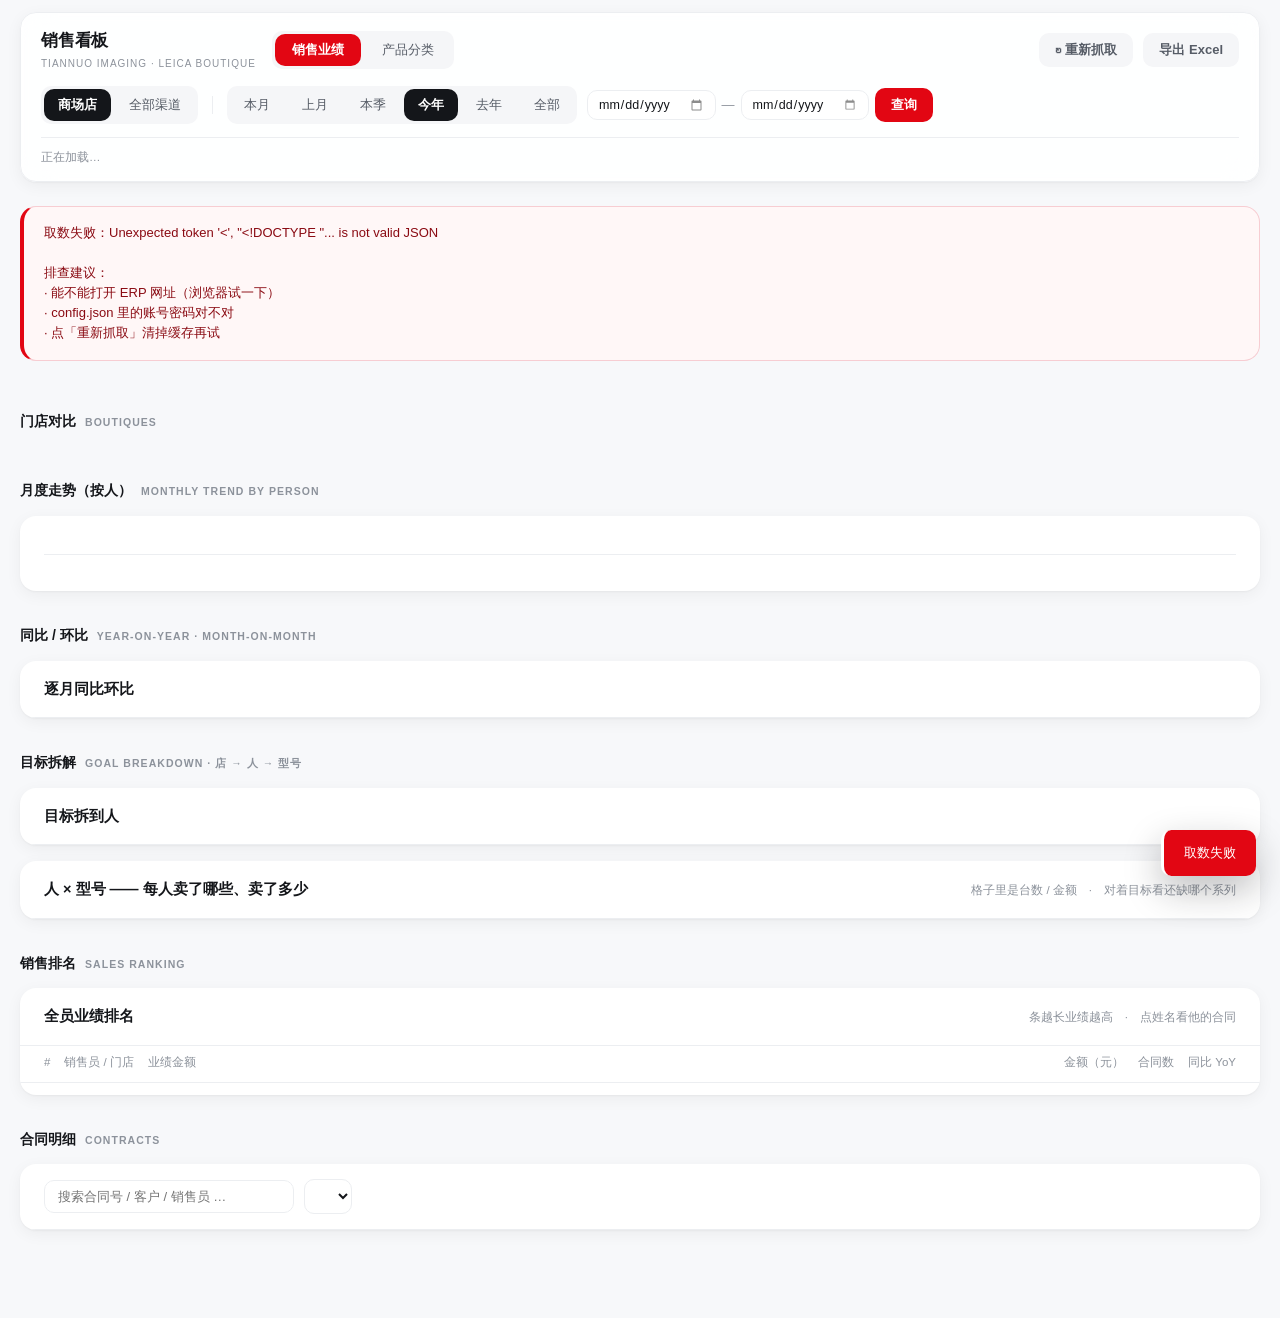
==== web/index.html @ 1be54da9 "feat: 加定时刷新所需的代码与工作流" ====
<!DOCTYPE html>
<html lang="zh-CN">
<head>
<meta charset="UTF-8">
<meta name="viewport" content="width=device-width, initial-scale=1">
<title>商场店销售看板</title>
<link rel="stylesheet" href="style.css">
</head>
<body>

<header class="topbar">
  <div class="topbar-row">
    <div class="brand" id="brand">销售看板<small id="brandSub">Tiannuo Imaging · Leica Boutique</small></div>

    <div class="chips" id="viewChips">
      <button class="chip active" data-view="sales">销售业绩</button>
      <button class="chip" data-view="product">产品分类</button>
    </div>

    <div class="spacer"></div>
    <button class="btn btn-light" id="btnRefresh" title="清缓存重新抓取">↻ 重新抓取</button>
    <button class="btn btn-light" id="btnReport">导出 Excel</button>
  </div>

  <div class="topbar-row" style="margin-top:14px">
    <div class="chips" id="scopeChips">
      <button class="chip active" data-scope="商场店">商场店</button>
      <button class="chip" data-scope="全部">全部渠道</button>
    </div>
    <span class="sep"></span>
    <div class="chips" id="rangeChips">
      <button class="chip" data-preset="本月">本月</button>
      <button class="chip" data-preset="上月">上月</button>
      <button class="chip" data-preset="本季">本季</button>
      <button class="chip active" data-preset="今年">今年</button>
      <button class="chip" data-preset="去年">去年</button>
      <button class="chip" data-preset="全部">全部</button>
    </div>
    <div class="dates">
      <input type="date" id="dFrom"><span>—</span><input type="date" id="dTo">
      <button class="btn btn-solid" id="btnQuery">查询</button>
    </div>
  </div>

  <div class="meta" id="metaLine">正在加载…</div>
</header>

<div class="wrap">
  <div id="errorBox"></div>

  <!-- ==================== 销售业绩 ==================== -->
  <div id="viewSales">
    <div class="kpis" id="kpis"></div>

    <div class="section-title" id="secStores">
      <span class="zh">门店对比</span><span class="en">Boutiques</span>
    </div>
    <div class="stores" id="stores"></div>

    <div class="section-title" id="secTrend">
      <span class="zh">月度走势（按人）</span><span class="en">Monthly Trend by Person</span>
    </div>
    <div class="chartcard">
      <div id="trendWrap"></div>
      <div class="legend" id="trendLegend"></div>
    </div>

    <div class="section-title" id="secCompare">
      <span class="zh">同比 / 环比</span><span class="en">Year-on-Year · Month-on-Month</span>
    </div>
    <div class="tablecard">
      <div class="card-head">
        <h3>逐月同比环比</h3>
        <span class="hint" id="cmpHint"></span>
      </div>
      <div class="scroll"><table id="cmpTable"></table></div>
    </div>

    <div class="section-title" id="secGoal">
      <span class="zh">目标拆解</span><span class="en">Goal Breakdown · 店 → 人 → 型号</span>
    </div>
    <div class="tablecard">
      <div class="card-head">
        <h3>目标拆到人</h3>
        <span class="hint" id="goalHint"></span>
        <span class="hint" style="margin-left:auto" id="goalMode"></span>
      </div>
      <div class="scroll"><table id="goalTable"></table></div>
    </div>
    <div class="tablecard">
      <div class="card-head">
        <h3>人 × 型号 —— 每人卖了哪些、卖了多少</h3>
        <span class="hint" id="pmHint"></span>
        <span class="hint" style="margin-left:auto">格子里是台数 / 金额　·　对着目标看还缺哪个系列</span>
      </div>
      <div class="scroll"><table id="personModelTable"></table></div>
    </div>

    <div class="section-title" id="secEveryone">
      <span class="zh">销售排名</span><span class="en">Sales Ranking</span>
    </div>
    <div class="tablecard">
      <div class="card-head">
        <h3>全员业绩排名</h3>
        <span class="hint" id="everyoneHint"></span>
        <span class="hint" style="margin-left:auto">条越长业绩越高　·　点姓名看他的合同</span>
      </div>
      <div class="rankhead">
        <div class="rk">#</div>
        <div class="who">销售员 / 门店</div>
        <div style="flex:1">业绩金额</div>
        <div class="amt">金额（元）</div>
        <div class="cnt">合同数</div>
        <div class="yoy">同比 YoY</div>
      </div>
      <div class="ranklist" id="rankList"></div>
    </div>

    <div class="section-title" id="secDetail">
      <span class="zh">合同明细</span><span class="en">Contracts</span>
    </div>
    <div class="tablecard">
      <div class="toolbar">
        <input type="search" id="q" placeholder="搜索合同号 / 客户 / 销售员 …">
        <select id="filterStore"></select>
        <span class="hint" id="detailCount" style="color:var(--gray);font-size:11.5px"></span>
      </div>
      <div class="scroll"><table id="detailTable"></table></div>
    </div>
  </div><!-- /viewSales -->

  <!-- ==================== 产品分类 ==================== -->
  <div id="viewProducts" class="hidden">
    <div class="kpis" id="pkpis"></div>

    <div class="section-title" id="secCat">
      <span class="zh">品类构成</span><span class="en">Category Mix</span>
    </div>
    <div class="tablecard">
      <div class="card-head"><h3>卖了什么</h3><span class="hint" id="catHint"></span></div>
      <div style="padding:10px 20px 20px" id="catList"></div>
    </div>

    <div class="section-title" id="secCamSeries">
      <span class="zh">徕卡相机分类</span><span class="en">Camera Series</span>
    </div>
    <div class="stores" id="camSeries"></div>

    <div class="section-title" id="secModel">
      <span class="zh">相机型号排行</span><span class="en">Model Ranking</span>
    </div>
    <div class="tablecard">
      <div class="card-head"><h3>各型号销量</h3><span class="hint" id="modelHint"></span></div>
      <div class="scroll"><table id="modelTable"></table></div>
    </div>

    <div class="section-title" id="secStoreCam">
      <span class="zh">各门店卖的相机</span><span class="en">Cameras by Boutique</span>
    </div>
    <div class="tablecard">
      <div class="card-head"><h3>门店 × 相机</h3><span class="hint">点门店名可筛选下方明细</span></div>
      <div class="scroll"><table id="storeCamTable"></table></div>
    </div>

    <div class="section-title" id="secPDetail">
      <span class="zh">产品销售明细</span><span class="en">Product Detail</span>
    </div>
    <div class="tablecard">
      <div class="toolbar">
        <input type="search" id="pq" placeholder="搜索产品名 / 型号 / 销售员 …">
        <select id="pfilterCat"></select>
        <select id="pfilterStore"></select>
        <span class="hint" id="pdetailCount" style="color:var(--gray);font-size:11.5px"></span>
      </div>
      <div class="scroll"><table id="pdetailTable"></table></div>
    </div>
  </div><!-- /viewProducts -->
</div>

<div class="overlay hidden" id="overlay">
  <div class="spinner"></div>
  <div class="msg" id="overlayMsg">Loading…</div>
</div>

<div class="toast" id="toast"></div>

<script src="app.js"></script>
</body>
</html>
---- web/style.css ----
/* ==========================================================================
   天诺影像 · 销售看板
   卡片式设计 ｜ 克制配色：墨黑 / 白 / 徕卡红 #E20613
   ========================================================================== */

*, *::before, *::after { box-sizing: border-box; }
.hidden { display: none !important; }

:root {
  --red: #E20613;
  --ink: #14161A;
  --ink-2: #565C66;
  --muted: #8C929B;
  --line: #ECEEF1;
  --line-2: #F5F6F8;
  --bg: #F7F8FA;
  --card: #FFFFFF;
  --up: #0E7A45;
  --down: #D90429;
  --r: 16px;
  --r-sm: 10px;
  --shadow: 0 1px 2px rgba(20, 22, 26, .04), 0 4px 16px rgba(20, 22, 26, .05);
  --shadow-lift: 0 2px 4px rgba(20, 22, 26, .05), 0 12px 28px rgba(20, 22, 26, .09);
}

html, body { margin: 0; padding: 0; }

body {
  background: var(--bg);
  color: var(--ink);
  font-family: -apple-system, BlinkMacSystemFont, "Segoe UI", "PingFang SC",
               "Hiragino Sans GB", "Microsoft YaHei", "Helvetica Neue", Arial, sans-serif;
  font-size: 14px;
  line-height: 1.55;
  -webkit-font-smoothing: antialiased;
  text-rendering: optimizeLegibility;
  font-variant-numeric: tabular-nums;
}

/* ---------------- 顶栏：浅色悬浮玻璃卡 ---------------- */
.topbar {
  position: sticky; top: 12px; z-index: 50;
  margin: 12px 20px 0;
  background: rgba(255, 255, 255, .88);
  backdrop-filter: blur(16px) saturate(180%);
  -webkit-backdrop-filter: blur(16px) saturate(180%);
  border: 1px solid var(--line);
  border-radius: var(--r);
  box-shadow: var(--shadow);
  padding: 15px 20px 14px;
}
.topbar-row { display: flex; align-items: center; gap: 10px; flex-wrap: wrap; }
.topbar-row + .topbar-row { margin-top: 12px; }

.brand { font-size: 17px; font-weight: 700; letter-spacing: -.01em; margin-right: 6px; }
.brand small {
  display: block; font-weight: 500; font-size: 10px; letter-spacing: .1em;
  text-transform: uppercase; color: var(--muted); margin-top: 2px;
}
.spacer { flex: 1; }
.sep { width: 1px; height: 18px; background: var(--line); margin: 0 4px; }

/* 分段控件 */
.chips { display: flex; gap: 4px; flex-wrap: wrap; align-items: center; }
.chip {
  border: 1px solid transparent; background: transparent; color: var(--ink-2);
  border-radius: var(--r-sm); padding: 6px 13px;
  cursor: pointer; font-size: 13px; font-family: inherit; font-weight: 500;
  transition: background .16s, color .16s;
}
.chip:hover { background: var(--line-2); color: var(--ink); }
.chip.active { background: var(--ink); color: #fff; font-weight: 600; }
.chip.off, .btn.off, .dates input.off { opacity: .35; cursor: not-allowed !important; }
.chip.off:hover { background: transparent; color: var(--ink-2); }

#scopeChips { background: var(--line-2); border-radius: var(--r-sm); padding: 3px; }
#rangeChips { background: var(--line-2); border-radius: var(--r-sm); padding: 3px; }
#viewChips  { background: var(--line-2); border-radius: var(--r-sm); padding: 3px; }
#viewChips .chip { padding: 6px 16px; }
#viewChips .chip.active { background: var(--red); color: #fff; }

.dates { display: flex; align-items: center; gap: 6px; color: var(--muted); font-size: 13px; }
.dates input[type=date] {
  border: 1px solid var(--line); background: #fff; color: var(--ink);
  border-radius: var(--r-sm); padding: 6px 10px; font-size: 12.5px; font-family: inherit;
  transition: border-color .16s, box-shadow .16s;
}
.dates input[type=date]:focus {
  outline: none; border-color: var(--ink); box-shadow: 0 0 0 3px rgba(20,22,26,.06);
}
.dates input[type=date]::-webkit-calendar-picker-indicator { opacity: .45; cursor: pointer; }

.btn {
  border: 1px solid transparent; border-radius: var(--r-sm); padding: 7px 15px;
  cursor: pointer; font-size: 13px; font-family: inherit; font-weight: 600;
  transition: all .16s;
}
.btn-light { background: var(--line-2); color: var(--ink-2); }
.btn-light:hover { background: #E9EBEF; color: var(--ink); }
.btn-solid { background: var(--red); color: #fff; }
.btn-solid:hover { background: #C10511; }
.btn:disabled { opacity: .4; cursor: not-allowed; }

.meta {
  font-size: 11.5px; color: var(--muted);
  padding-top: 11px; margin-top: 13px; border-top: 1px solid var(--line);
}

/* ---------------- 布局 ---------------- */
.wrap { max-width: 1440px; margin: 0 auto; padding: 24px 20px 72px; }

.section-title {
  font-size: 14px; font-weight: 700; color: var(--ink);
  margin: 34px 0 14px; display: flex; align-items: baseline; gap: 9px;
  scroll-margin-top: 200px;
}
.section-title .en {
  font-size: 10.5px; font-weight: 600; color: var(--muted);
  letter-spacing: .1em; text-transform: uppercase;
}

/* ---------------- KPI 卡 ---------------- */
.kpis { display: grid; grid-template-columns: repeat(auto-fit, minmax(220px, 1fr)); gap: 16px; }
.kpi {
  background: var(--card); border-radius: var(--r); padding: 22px 24px;
  box-shadow: var(--shadow); position: relative; overflow: hidden;
  transition: box-shadow .2s, transform .2s;
}
.kpi:hover { box-shadow: var(--shadow-lift); transform: translateY(-2px); }
.kpi.hero::before {
  content: ""; position: absolute; left: 0; top: 0; bottom: 0; width: 3px;
  background: var(--red);
}
.kpi .lbl { font-size: 12.5px; color: var(--muted); font-weight: 500; }
.kpi .val {
  font-size: 32px; font-weight: 700; letter-spacing: -.03em;
  line-height: 1.15; margin-top: 10px;
}
.kpi .val .unit { font-size: 14px; font-weight: 500; color: var(--muted); margin-left: 4px; letter-spacing: 0; }
.kpi .sub { font-size: 11.5px; color: var(--muted); margin-top: 8px; }

.deltas { display: flex; gap: 18px; margin-top: 14px; flex-wrap: wrap; }
.delta { display: flex; align-items: baseline; gap: 6px; font-size: 12px; }
.delta .k { font-size: 11px; color: var(--muted); }
.delta .v { font-weight: 700; font-size: 13.5px; letter-spacing: -.01em; }
.delta .base { color: var(--muted); font-size: 11px; }
.delta.up .v { color: var(--up); }
.delta.down .v { color: var(--down); }
.delta.flat .v { color: var(--muted); }
.delta .arrow { font-size: 9px; }

/* ---------------- 门店卡 ---------------- */
.stores { display: grid; grid-template-columns: repeat(auto-fit, minmax(330px, 1fr)); gap: 16px; }
.store {
  background: var(--card); border-radius: var(--r); padding: 22px 24px;
  box-shadow: var(--shadow); transition: box-shadow .2s, transform .2s;
}
.store:hover { box-shadow: var(--shadow-lift); transform: translateY(-2px); }
.store-head { display: flex; align-items: flex-start; gap: 18px; }

.donut { width: 62px; height: 62px; flex: 0 0 62px; position: relative; }
.donut svg { transform: rotate(-90deg); }
.donut .pct {
  position: absolute; inset: 0; display: flex; align-items: center; justify-content: center;
  font-size: 13px; font-weight: 700; letter-spacing: -.02em;
}

.store-name { font-size: 16px; font-weight: 700; letter-spacing: -.01em; }
.store-tag {
  display: inline-block; font-size: 10px; padding: 2px 8px; border-radius: 6px;
  background: var(--line-2); color: var(--ink-2); font-weight: 600;
  margin-left: 7px; vertical-align: 2px; white-space: nowrap;
}
.store-tag.other { background: #FDECEE; color: var(--red); }
.store-champ { font-size: 12.5px; color: var(--muted); margin-top: 6px; }
.store-champ b { color: var(--ink); font-weight: 700; }

.store-nums {
  display: grid; grid-template-columns: repeat(4, 1fr); gap: 6px;
  margin-top: 18px; padding-top: 16px; border-top: 1px solid var(--line);
}
.store-num .n { font-size: 18px; font-weight: 700; letter-spacing: -.02em; }
.store-num .t { font-size: 11px; color: var(--muted); margin-top: 3px; }

/* 门店卡里的迷你趋势线 */
.store-spark {
  display: flex; align-items: center; gap: 12px;
  margin-top: 14px; padding-top: 12px; border-top: 1px solid var(--line);
}
.store-spark svg { display: block; flex: 0 0 auto; }
.store-spark span {
  font-size: 11px; color: var(--muted); letter-spacing: .04em;
}

/* ---------------- 卡片容器 ---------------- */
.tablecard, .chartcard {
  background: var(--card); border-radius: var(--r);
  box-shadow: var(--shadow); overflow: hidden; margin-bottom: 16px;
}
.chartcard { padding: 22px 24px; }
.card-head {
  padding: 17px 24px; border-bottom: 1px solid var(--line);
  display: flex; align-items: baseline; gap: 12px; flex-wrap: wrap;
}
.card-head h3 { margin: 0; font-size: 14.5px; font-weight: 700; }
.card-head .hint { font-size: 11.5px; color: var(--muted); }

/* ---------------- 表格 ---------------- */
table { width: 100%; border-collapse: collapse; }
th, td { padding: 11px 16px; text-align: left; font-size: 13px; }
thead th {
  background: var(--line-2); color: var(--muted); font-weight: 600; font-size: 11.5px;
  border-bottom: 1px solid var(--line); white-space: nowrap;
  position: sticky; top: 0; z-index: 2;
}
tbody tr { border-bottom: 1px solid var(--line-2); }
tbody tr:last-child { border-bottom: none; }
tbody tr:hover { background: #FAFBFC; }
td.num, th.num { text-align: right; }
td.mid, th.mid { text-align: center; }

.rank { display: inline-block; min-width: 22px; font-size: 13px; font-weight: 700; color: var(--muted); }
.rank.r1 { color: var(--red); font-size: 16px; }
.rank.r2, .rank.r3 { color: var(--ink); }

.bar { width: 100%; height: 6px; border-radius: 3px; background: var(--line-2); overflow: hidden; }
.bar > i { display: block; height: 100%; border-radius: 3px; background: var(--ink); }

.person-link {
  color: var(--ink); cursor: pointer; font-weight: 700; text-decoration: none;
  border-bottom: 1px solid transparent; transition: color .16s, border-color .16s;
}
.person-link:hover { color: var(--red); border-bottom-color: var(--red); }

/* ---------------- 排行榜（横向条形） ---------------- */
.ranklist { padding: 4px 0 8px; }
.rankhead {
  display: flex; align-items: center; gap: 14px;
  padding: 8px 24px 10px; font-size: 11.5px; color: var(--muted);
  border-bottom: 1px solid var(--line);
}
.rankrow {
  display: flex; align-items: center; gap: 14px;
  padding: 10px 24px; border-bottom: 1px solid var(--line-2);
  transition: background .14s;
}
.rankrow:last-child { border-bottom: none; }
.rankrow:hover { background: #FAFBFC; }

.rankrow .rk {
  width: 26px; flex: 0 0 26px; text-align: center;
  font-weight: 700; font-size: 14px; color: var(--muted);
}
.rankrow.top1 .rk { color: var(--red); font-size: 19px; }
.rankrow.top2 .rk, .rankrow.top3 .rk { color: var(--ink); }

.rankrow .who { width: 150px; flex: 0 0 150px; min-width: 0; }
.rankrow .who b {
  display: block; font-size: 14px; font-weight: 700;
  white-space: nowrap; overflow: hidden; text-overflow: ellipsis;
  cursor: pointer;
}
.rankrow .who b:hover { color: var(--red); }
.rankrow .who span { font-size: 11.5px; color: var(--muted); }

.rankrow .track {
  flex: 1; height: 24px; background: var(--line-2);
  border-radius: 6px; overflow: hidden; min-width: 60px;
}
.rankrow .track > i {
  display: block; height: 100%; border-radius: 6px;
  background: linear-gradient(90deg, #4A515A, #14161A);
}
.rankrow.top1 .track > i { background: linear-gradient(90deg, #FF5A64, #E20613); }

.rankrow .amt { width: 126px; flex: 0 0 126px; text-align: right; font-weight: 700; font-size: 14.5px; letter-spacing: -.01em; }
.rankrow .cnt { width: 68px; flex: 0 0 68px; text-align: right; font-size: 12.5px; color: var(--muted); }
.rankrow .yoy { width: 98px; flex: 0 0 98px; text-align: right; font-weight: 700; font-size: 12.5px; }

/* 环比 / 同比 单元格里的双向迷你条 */
.dv { display: flex; align-items: center; gap: 9px; justify-content: flex-end; }
.dv .axis {
  position: relative; width: 76px; height: 8px; flex: 0 0 76px;
  background: var(--line-2); border-radius: 4px; overflow: hidden;
}
.dv .axis::after { content: ""; position: absolute; left: 50%; top: 0; bottom: 0; width: 1px; background: #D5D9DE; }
.dv .axis > i { position: absolute; top: 0; bottom: 0; border-radius: 3px; }
.dv .axis > i.pos { background: var(--up); left: 50%; }
.dv .axis > i.neg { background: var(--down); right: 50%; }
.dv .txt { min-width: 54px; text-align: right; font-weight: 700; font-size: 12.5px; }

@media (max-width: 900px) {
  .rankrow .who { width: 92px; flex: 0 0 92px; }
  .rankrow .cnt, .rankhead .cnt { display: none; }
}

/* 门店卡里的达标进度 */
.task { margin-top: 14px; padding-top: 12px; border-top: 1px solid var(--line); }
.task-head {
  display: flex; align-items: baseline; justify-content: space-between;
  font-size: 11.5px; color: var(--muted); margin-bottom: 7px;
}
.task-head b { color: var(--ink); font-weight: 700; font-size: 12.5px; }
.task-pct { font-weight: 700; font-size: 13.5px; letter-spacing: -.01em; }
.task-pct.ok { color: var(--up); }
.task-pct.mid { color: #C77700; }
.task-pct.low { color: var(--down); }

.task-bar {
  position: relative; height: 9px; border-radius: 5px;
  background: var(--line-2); overflow: visible;
}
.task-bar > i {
  display: block; height: 100%; border-radius: 5px;
  transition: width .45s cubic-bezier(.22,.8,.3,1);
}
.task-bar > i.ok { background: linear-gradient(90deg, #17A05A, #0E7A45); }
.task-bar > i.mid { background: linear-gradient(90deg, #F0A93B, #C77700); }
.task-bar > i.low { background: linear-gradient(90deg, #FF5A64, #E20613); }
/* 最低任务刻度线 */
.task-min {
  position: absolute; top: -3px; bottom: -3px; width: 2px;
  background: var(--ink); border-radius: 1px;
}
.task-foot {
  display: flex; align-items: baseline; justify-content: space-between;
  font-size: 11px; color: var(--muted); margin-top: 6px;
}
.task-foot .flag { font-weight: 700; }
.task-foot .flag.ok { color: var(--up); }
.task-foot .flag.no { color: var(--down); }

/* ---------------- 静态模式提示条 ---------------- */
.static-bar {
  background: #FFF8E6; border: 1px solid #F3E0B0; border-left: 4px solid #C77700;
  border-radius: var(--r); padding: 13px 20px; margin-bottom: 16px;
  font-size: 13px; color: #7A5200; line-height: 1.7;
}
.static-bar b { color: #5C3D00; }
.static-bar .static-note { display: block; font-size: 12px; color: #96743A; margin-top: 4px; }

/* 目标拆解里的「要卖」小标签 */
/* 「要卖」列现在会列出全部 ≥0.5 台的型号，所以要能换行；
   nowrap 会让它把表格撑爆。用 inline-block 的 mu 自然折行。 */
td.units {
  font-size: 12px; color: var(--ink-2);
  white-space: normal; min-width: 300px; max-width: 460px; line-height: 1.9;
}
.mu {
  display: inline-block; background: var(--line-2); border-radius: 5px;
  padding: 2px 7px; margin: 0 5px 3px 0; font-size: 11.5px; color: var(--gray-2);
  white-space: nowrap;
}
.mu b { color: var(--ink); font-weight: 700; }
/* 强制指标（每人必须卖的型号）—— 用品牌红描边区分 */
.mu-forced {
  background: #FFF1F2; border: 1px solid #F5C2C7;
}
.mu-forced b { color: var(--leica-red, #E20613); }

/* 人 × 相机型号 表格 */
.pm-cell { line-height: 1.25; }
.pm-cell b { font-size: 13.5px; }
.pm-cell span { display: block; font-size: 10.5px; color: var(--muted); }
.pm-zero { color: #C9CED5; }
#personModelTable th, #personModelTable td { padding: 9px 11px; }

/* 型号矩阵列多，窄列（姓名/门店）会被压成竖排汉字，必须禁止换行并给最小宽度 */
#personModelGoalTable { table-layout: auto; }
#personModelGoalTable th, #personModelGoalTable td {
  white-space: nowrap; padding: 8px 10px;
}
#personModelGoalTable td:nth-child(1) { min-width: 70px; }
#personModelGoalTable td:nth-child(2) { min-width: 92px; }

/* ---------------- 图表 ---------------- */
.legend {
  display: flex; gap: 22px; flex-wrap: wrap; align-items: center;
  font-size: 12px; color: var(--ink-2); margin-top: 16px;
  padding-top: 14px; border-top: 1px solid var(--line);
}
.legend i { display: inline-block; width: 11px; height: 11px; border-radius: 3px; margin-right: 7px; vertical-align: -1px; }
.legend i.dash {
  background: none; height: 0; width: 18px; border-radius: 0;
  border-top: 2px dashed #A9AFB8; vertical-align: 3px;
}
svg.chart { width: 100%; display: block; }
.bar-rect { transition: opacity .15s; cursor: pointer; }
.bar-rect:hover { opacity: .72; }

/* ---------------- 明细工具条 ---------------- */
.toolbar {
  display: flex; gap: 10px; align-items: center; flex-wrap: wrap;
  padding: 15px 24px; border-bottom: 1px solid var(--line);
}
.toolbar input[type=search], .toolbar select {
  border: 1px solid var(--line); border-radius: var(--r-sm); padding: 8px 13px;
  font-size: 13px; font-family: inherit; color: var(--ink); background: #fff;
  transition: border-color .16s, box-shadow .16s;
}
.toolbar input[type=search] { min-width: 250px; }
.toolbar input[type=search]:focus, .toolbar select:focus {
  outline: none; border-color: var(--ink); box-shadow: 0 0 0 3px rgba(20,22,26,.06);
}
.scroll { max-height: 480px; overflow: auto; }

/* ---------------- 状态 ---------------- */
.overlay {
  position: fixed; inset: 0; background: rgba(247, 248, 250, .85);
  backdrop-filter: blur(3px);
  display: flex; align-items: center; justify-content: center;
  z-index: 100; flex-direction: column; gap: 16px;
}
.overlay.hidden { display: none; }
.spinner {
  width: 36px; height: 36px; border-radius: 50%;
  border: 3px solid var(--line); border-top-color: var(--red);
  animation: spin .7s linear infinite;
}
@keyframes spin { to { transform: rotate(360deg); } }
.overlay .msg { color: var(--ink-2); font-weight: 600; font-size: 13px; }

.error {
  background: #FFF7F7; border: 1px solid #F7CDD2; border-left: 4px solid var(--red);
  border-radius: var(--r); color: #8A0A12;
  padding: 16px 20px; margin-bottom: 16px; white-space: pre-wrap; font-size: 13px;
}

.empty { padding: 44px; text-align: center; color: var(--muted); font-size: 13px; }

.toast {
  position: fixed; right: 24px; bottom: 24px; z-index: 200;
  background: var(--ink); color: #fff; padding: 13px 20px;
  font-size: 13px; border-radius: var(--r-sm); border-left: 3px solid var(--red);
  box-shadow: 0 14px 36px rgba(20,22,26,.28);
  opacity: 0; transform: translateY(10px); transition: all .24s; pointer-events: none;
  max-width: 460px;
}
.toast.show { opacity: 1; transform: translateY(0); }
.toast.err { background: var(--red); border-left-color: #fff; }

/* ---------------- 同比环比 ---------------- */
.cmp-up { color: var(--up); font-weight: 700; }
.cmp-down { color: var(--down); font-weight: 700; }
.cmp-flat { color: var(--muted); }
.cmp-na { color: #C9CED5; }
tr.row-first td { border-top: 1px solid #DFE2E7; font-weight: 700; }

@media (max-width: 820px) {
  .topbar { margin: 8px 10px 0; padding: 13px 14px; }
  .wrap { padding: 18px 10px 50px; }
  .brand { font-size: 15px; }
  .kpi { padding: 18px; }
  .kpi .val { font-size: 25px; }
  .kpis { grid-template-columns: repeat(auto-fit, minmax(150px, 1fr)); gap: 12px; }
  .store-nums { grid-template-columns: repeat(2, 1fr); }
}
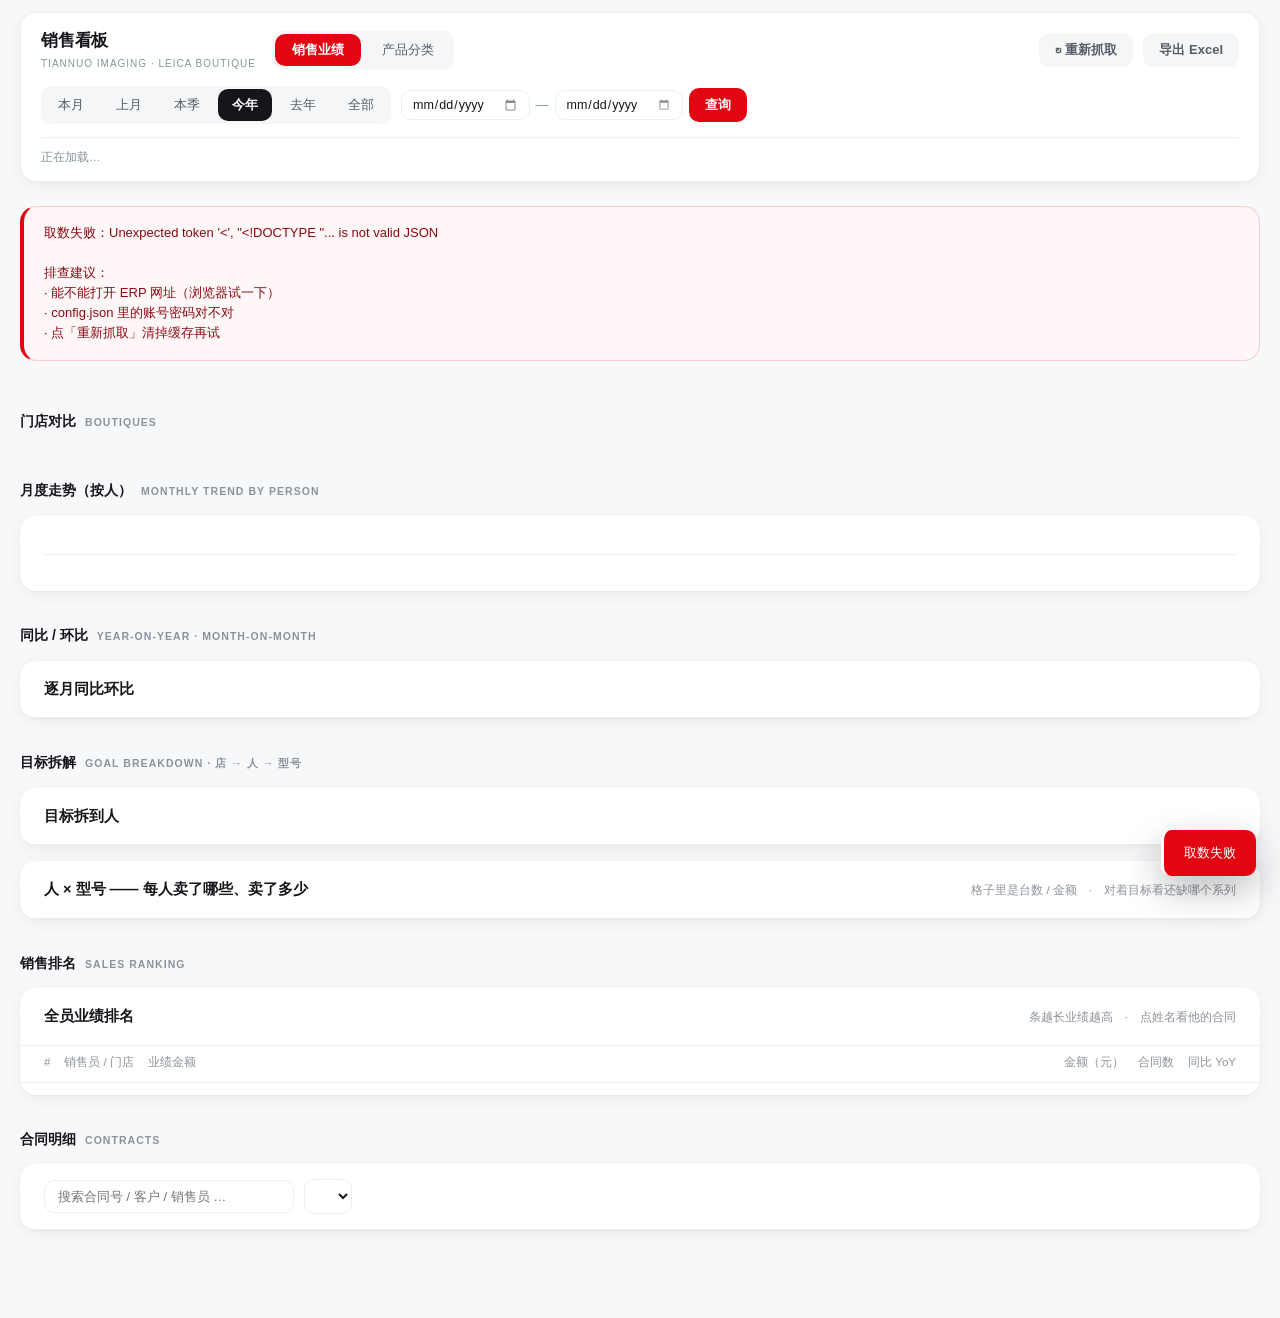
==== commit 54eb25e2: "feat: 去掉「商场店/全部渠道」切换（三个店全是商场店）" ====
--- a/web/index.html
+++ b/web/index.html
@@ -23,11 +23,7 @@
   </div>
 
   <div class="topbar-row" style="margin-top:14px">
-    <div class="chips" id="scopeChips">
-      <button class="chip active" data-scope="商场店">商场店</button>
-      <button class="chip" data-scope="全部">全部渠道</button>
-    </div>
-    <span class="sep"></span>
+    <!-- 「商场店 / 全部渠道」切换已去掉：三个店全是商场店，没有第二选项 -->
     <div class="chips" id="rangeChips">
       <button class="chip" data-preset="本月">本月</button>
       <button class="chip" data-preset="上月">上月</button>
--- a/web/style.css
+++ b/web/style.css
@@ -1,4 +1,4 @@
-/* ==========================================================================
+﻿/* ==========================================================================
    天诺影像 · 销售看板
    卡片式设计 ｜ 克制配色：墨黑 / 白 / 徕卡红 #E20613
    ========================================================================== */
@@ -455,3 +455,8 @@
   .kpis { grid-template-columns: repeat(auto-fit, minmax(150px, 1fr)); gap: 12px; }
   .store-nums { grid-template-columns: repeat(2, 1fr); }
 }
+
+/* 静态页：数据"多旧"的标记 */
+.static-age { font-weight: 700; color: var(--gray-2); margin-left: 4px; }
+.static-age.warm { color: #C77700; }
+.static-age.old { color: var(--down); }
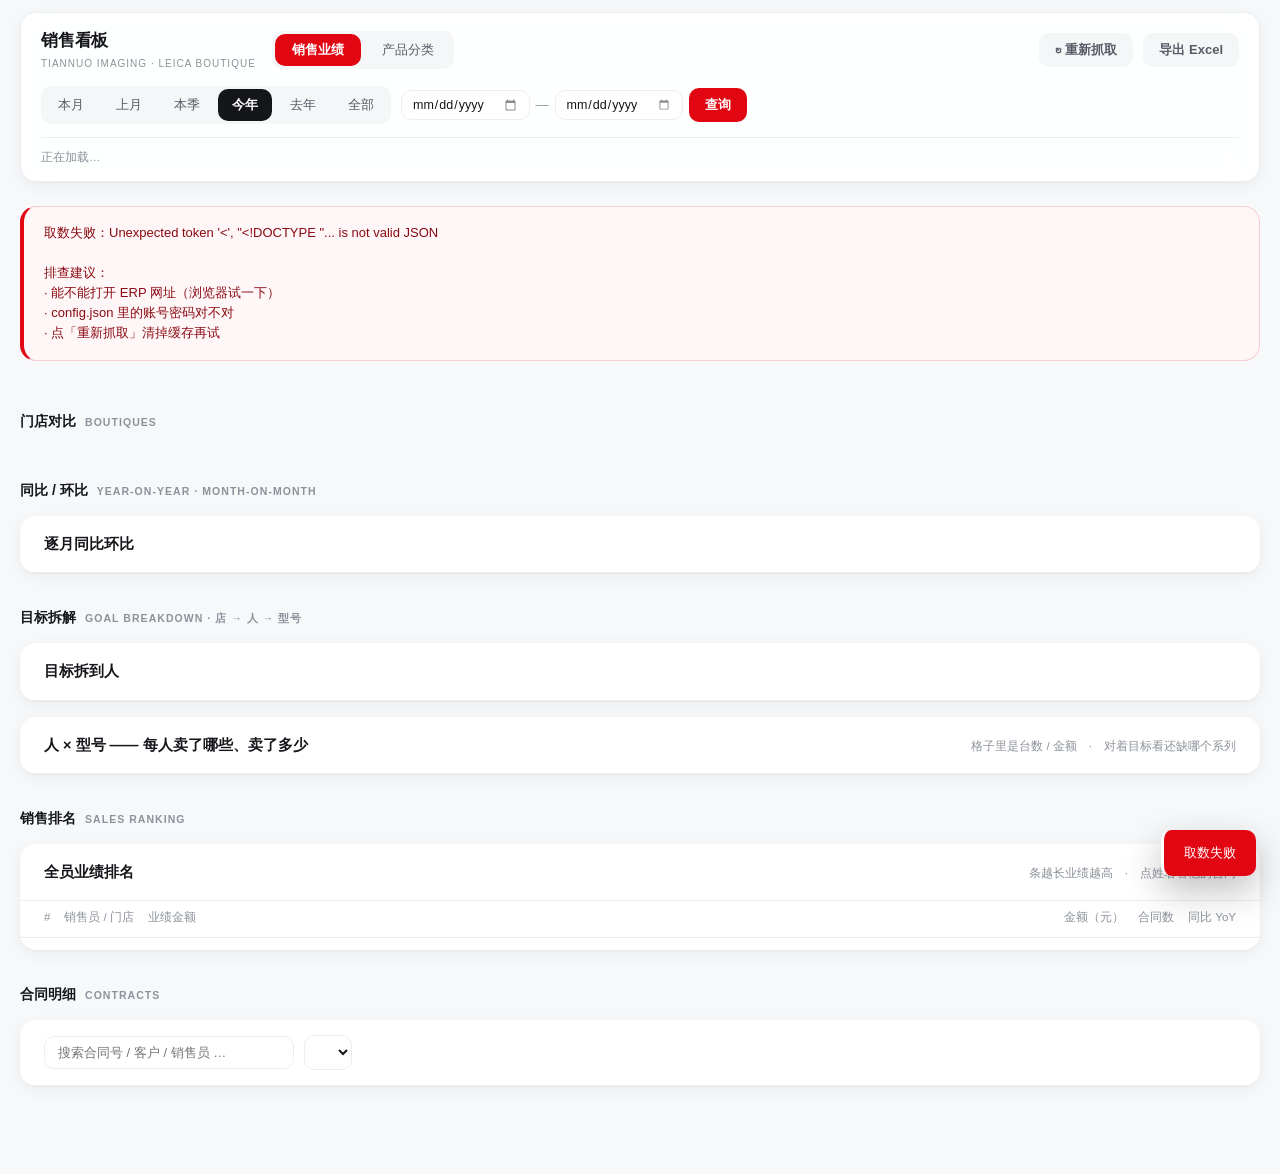
==== commit 8a789c02: "feat: 删掉「月度走势（按人）」大图（本月视图只有一根柱子）" ====
--- a/web/index.html
+++ b/web/index.html
@@ -53,13 +53,7 @@
     </div>
     <div class="stores" id="stores"></div>
 
-    <div class="section-title" id="secTrend">
-      <span class="zh">月度走势（按人）</span><span class="en">Monthly Trend by Person</span>
-    </div>
-    <div class="chartcard">
-      <div id="trendWrap"></div>
-      <div class="legend" id="trendLegend"></div>
-    </div>
+    <!-- 月度走势（按人）已删：看「本月」时只有一个月，堆叠柱只有一根，没意义 -->
 
     <div class="section-title" id="secCompare">
       <span class="zh">同比 / 环比</span><span class="en">Year-on-Year · Month-on-Month</span>
--- a/web/style.css
+++ b/web/style.css
@@ -459,4 +459,12 @@
 /* 静态页：数据"多旧"的标记 */
 .static-age { font-weight: 700; color: var(--gray-2); margin-left: 4px; }
 .static-age.warm { color: #C77700; }
-.static-age.old { color: var(--down); }+.static-age.old { color: var(--down); }
+/* 目标达成状态徽章（只用中性词：已达成 / 未达成） */
+.st-badge {
+  display: inline-block; padding: 2px 8px; border-radius: 999px;
+  font-size: 11.5px; font-weight: 700; letter-spacing: .2px;
+  white-space: nowrap; line-height: 1.7;
+}
+.st-badge.ok   { background: #E7F6EC; color: var(--up); border: 1px solid #B7E4C7; }
+.st-badge.todo { background: #F3F4F6; color: #6B7280; border: 1px solid #DDE1E7; }
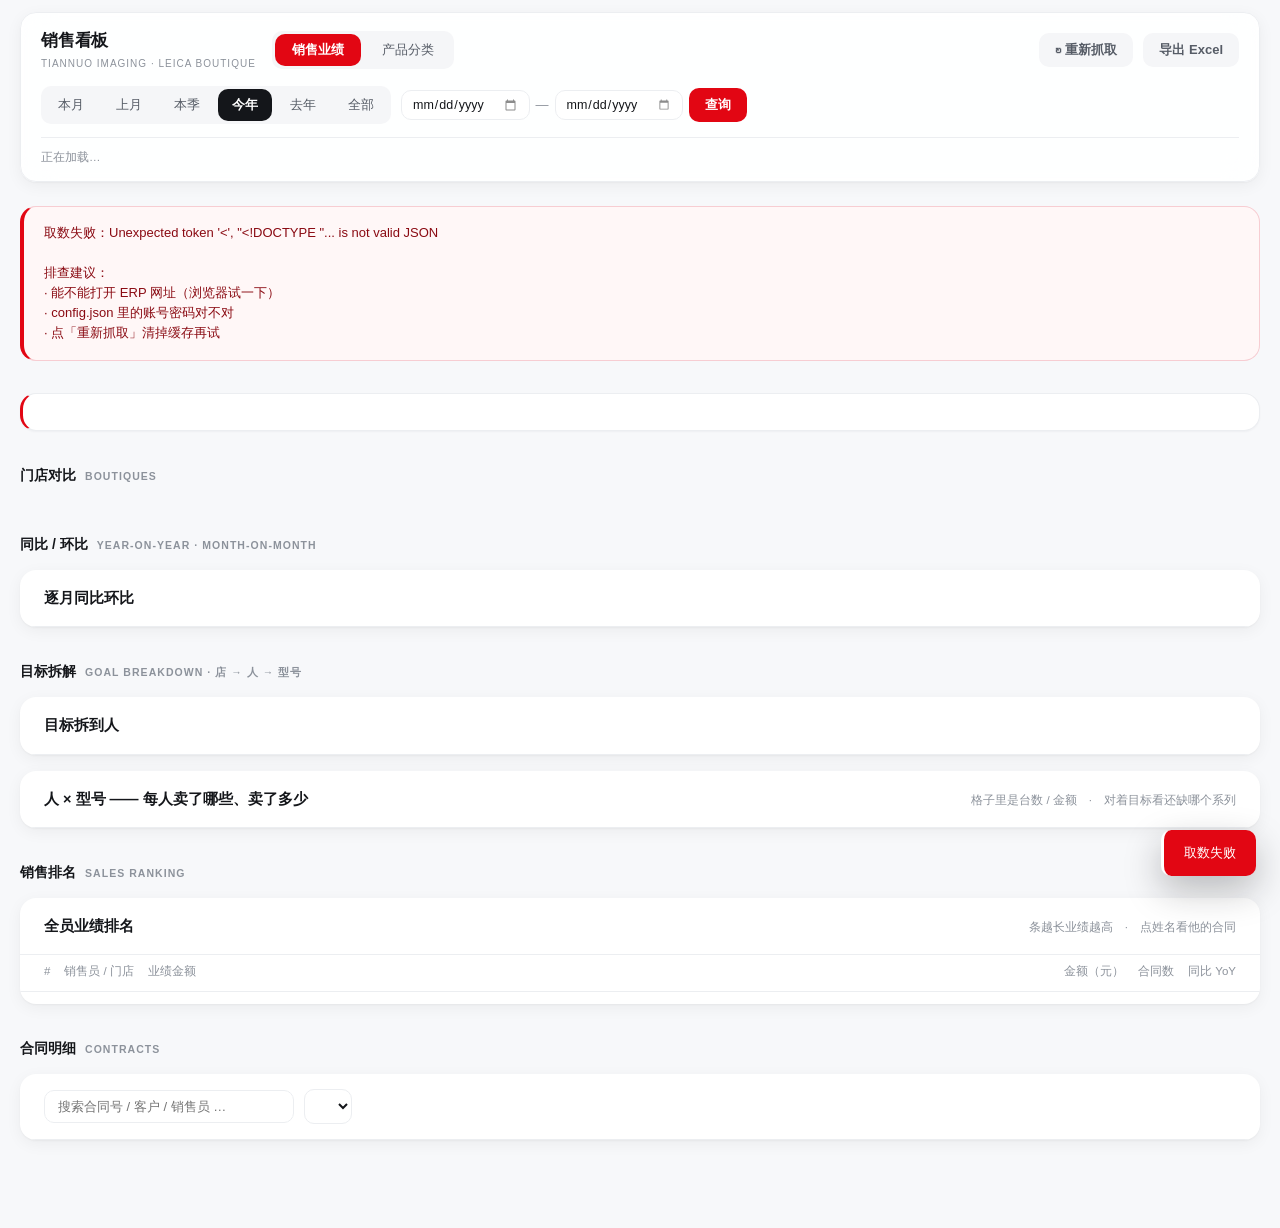
==== commit 6dac705f: "feat: 今日销售卡片（今日金额 + 卖了哪些型号），工作流自动补齐产品明细" ====
--- a/web/index.html
+++ b/web/index.html
@@ -47,6 +47,9 @@
   <!-- ==================== 销售业绩 ==================== -->
   <div id="viewSales">
     <div class="kpis" id="kpis"></div>
+
+    <!-- 今日销售：今天的金额 + 卖了什么 -->
+    <div class="today" id="todayCard"></div>
 
     <div class="section-title" id="secStores">
       <span class="zh">门店对比</span><span class="en">Boutiques</span>
--- a/web/style.css
+++ b/web/style.css
@@ -467,4 +467,47 @@
   white-space: nowrap; line-height: 1.7;
 }
 .st-badge.ok   { background: #E7F6EC; color: var(--up); border: 1px solid #B7E4C7; }
-.st-badge.todo { background: #F3F4F6; color: #6B7280; border: 1px solid #DDE1E7; }+.st-badge.todo { background: #F3F4F6; color: #6B7280; border: 1px solid #DDE1E7; }
+/* ============================ 今日销售 ============================ */
+.today {
+  margin-top: 16px; background: #fff; border: 1px solid var(--line);
+  border-radius: var(--r); padding: 18px 22px;
+  box-shadow: 0 1px 2px rgba(16,24,40,.04);
+  border-left: 3px solid var(--red);
+}
+.today-head {
+  display: flex; align-items: flex-end; justify-content: space-between;
+  gap: 16px; flex-wrap: wrap;
+}
+.t-label {
+  font-size: 12px; font-weight: 700; letter-spacing: .12em;
+  color: var(--gray-2); text-transform: uppercase;
+}
+.t-date { font-size: 12.5px; color: var(--gray-2); margin-top: 5px; }
+.t-total {
+  font-size: 30px; font-weight: 800; letter-spacing: -.02em;
+  color: var(--ink); line-height: 1;
+}
+.today-list { margin-top: 14px; border-top: 1px solid var(--line-2); }
+.today-row {
+  display: grid; grid-template-columns: 84px 96px 1fr auto;
+  gap: 10px; align-items: center;
+  padding: 9px 0; border-bottom: 1px solid var(--line-2);
+  font-size: 13px;
+}
+.today-row:last-child { border-bottom: 0; }
+.t-who { font-weight: 700; color: var(--ink); }
+.t-store { color: var(--gray-2); font-size: 12.5px; }
+.t-what { color: var(--ink); }
+.t-what i {
+  font-style: normal; margin-left: 8px; font-size: 12px;
+  color: var(--gray-2); background: var(--bg); border-radius: 4px;
+  padding: 1px 6px;
+}
+.t-amt { font-weight: 700; color: var(--red); text-align: right; font-variant-numeric: tabular-nums; }
+.today-empty { padding: 16px 0 4px; color: var(--gray-2); font-size: 13px; }
+@media (max-width: 720px) {
+  .today-row { grid-template-columns: 70px 1fr auto; }
+  .t-store { display: none; }
+  .t-total { font-size: 24px; }
+}
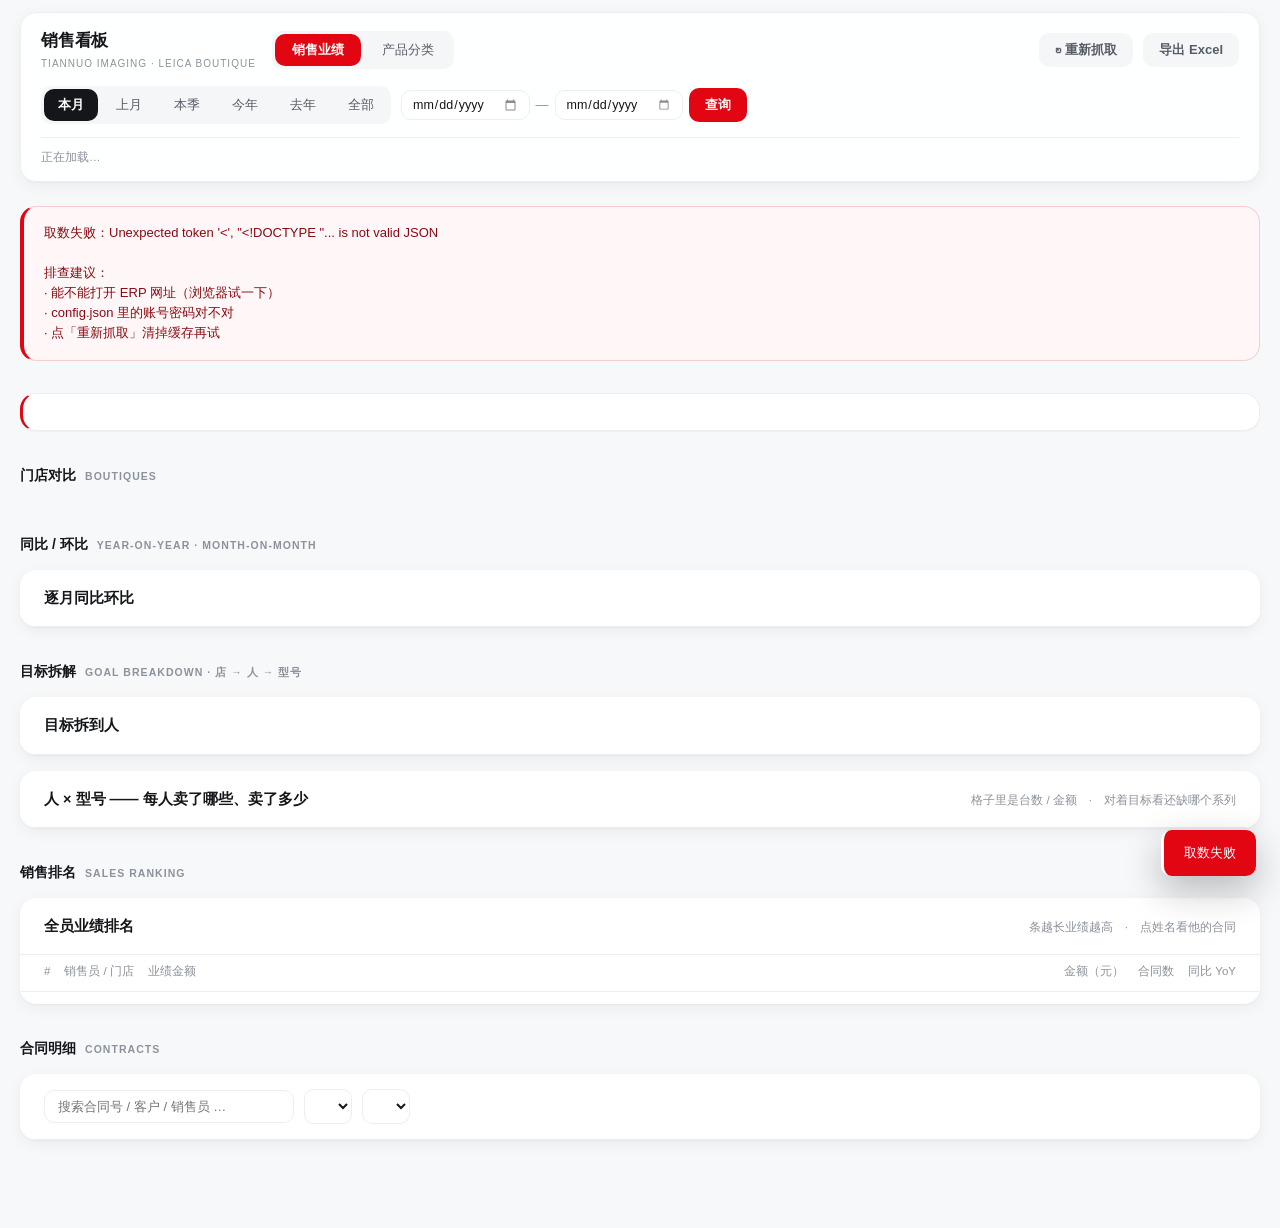
==== commit 4a5032db: "feat: 合同明细加「销售员」下拉；本地默认区间跟着 config 走（原来写死今年）" ====
--- a/web/index.html
+++ b/web/index.html
@@ -116,6 +116,7 @@
       <div class="toolbar">
         <input type="search" id="q" placeholder="搜索合同号 / 客户 / 销售员 …">
         <select id="filterStore"></select>
+        <select id="filterPerson"></select>
         <span class="hint" id="detailCount" style="color:var(--gray);font-size:11.5px"></span>
       </div>
       <div class="scroll"><table id="detailTable"></table></div>
